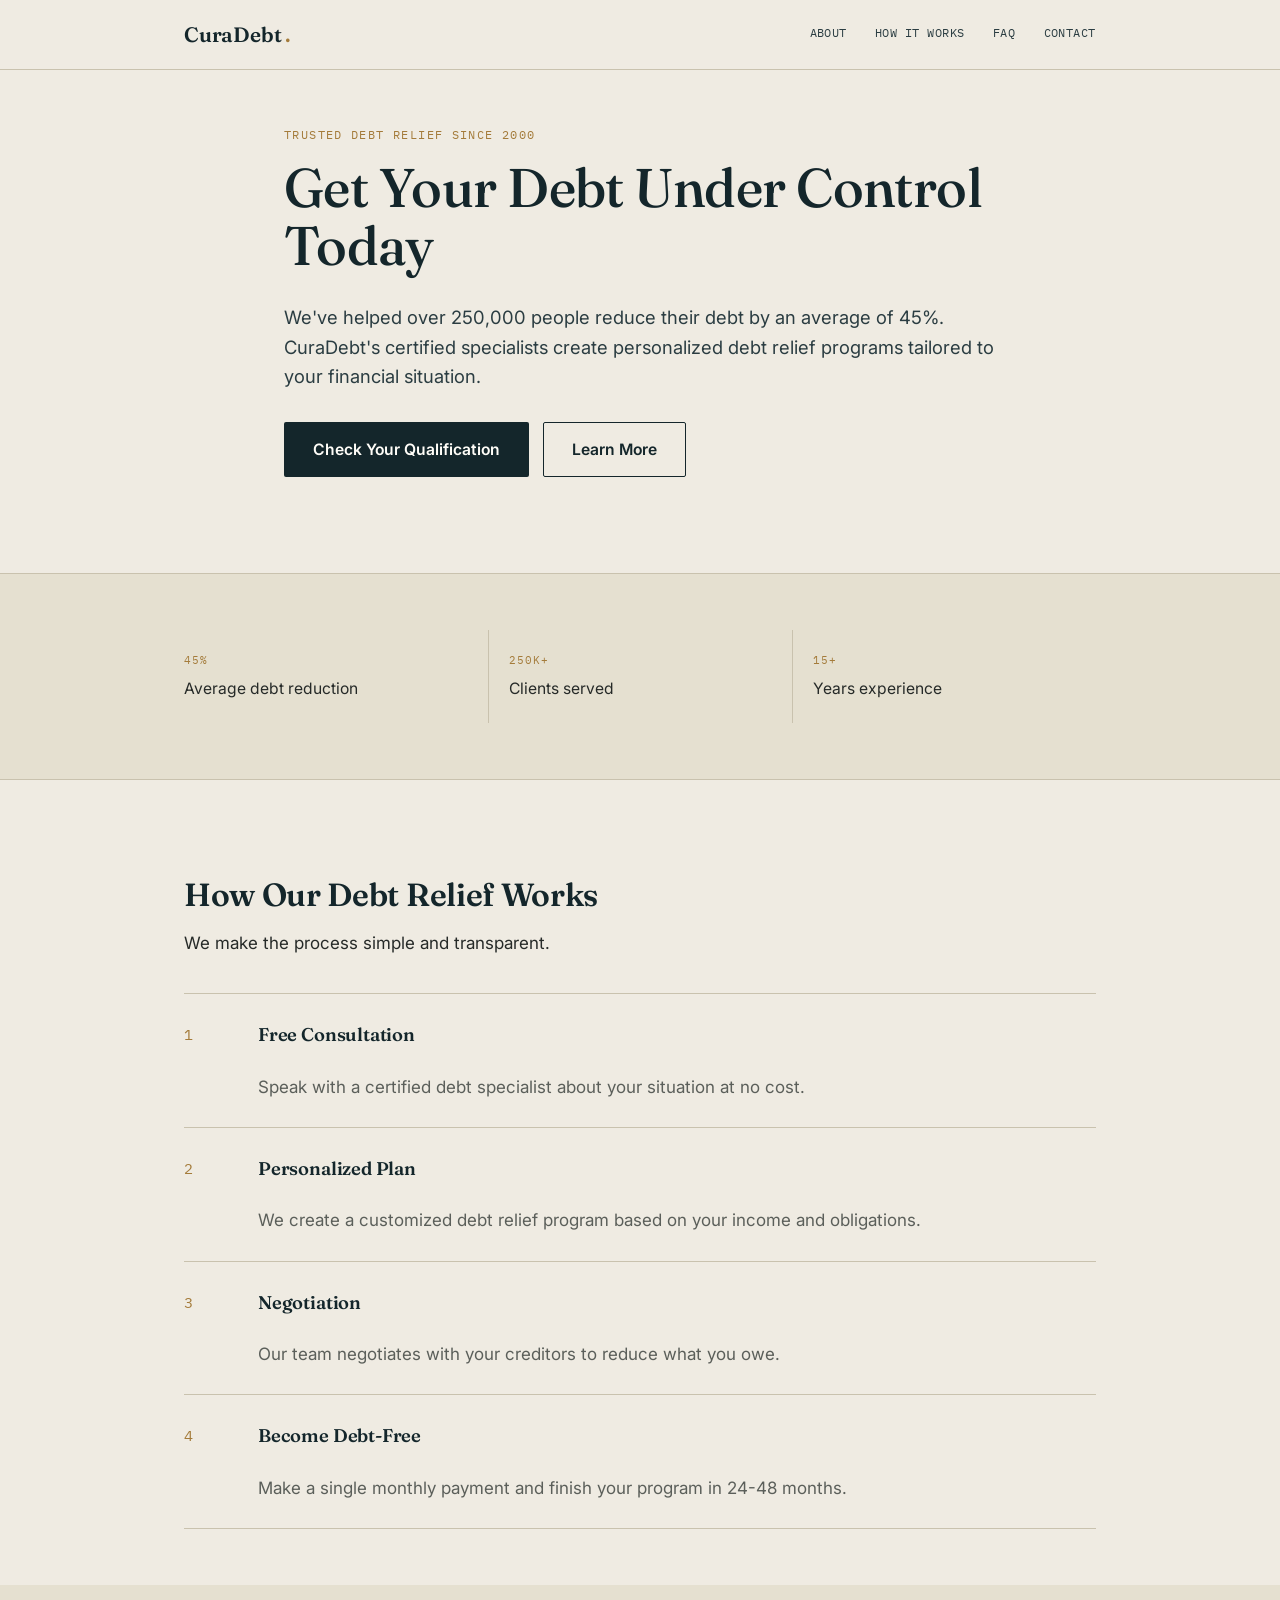
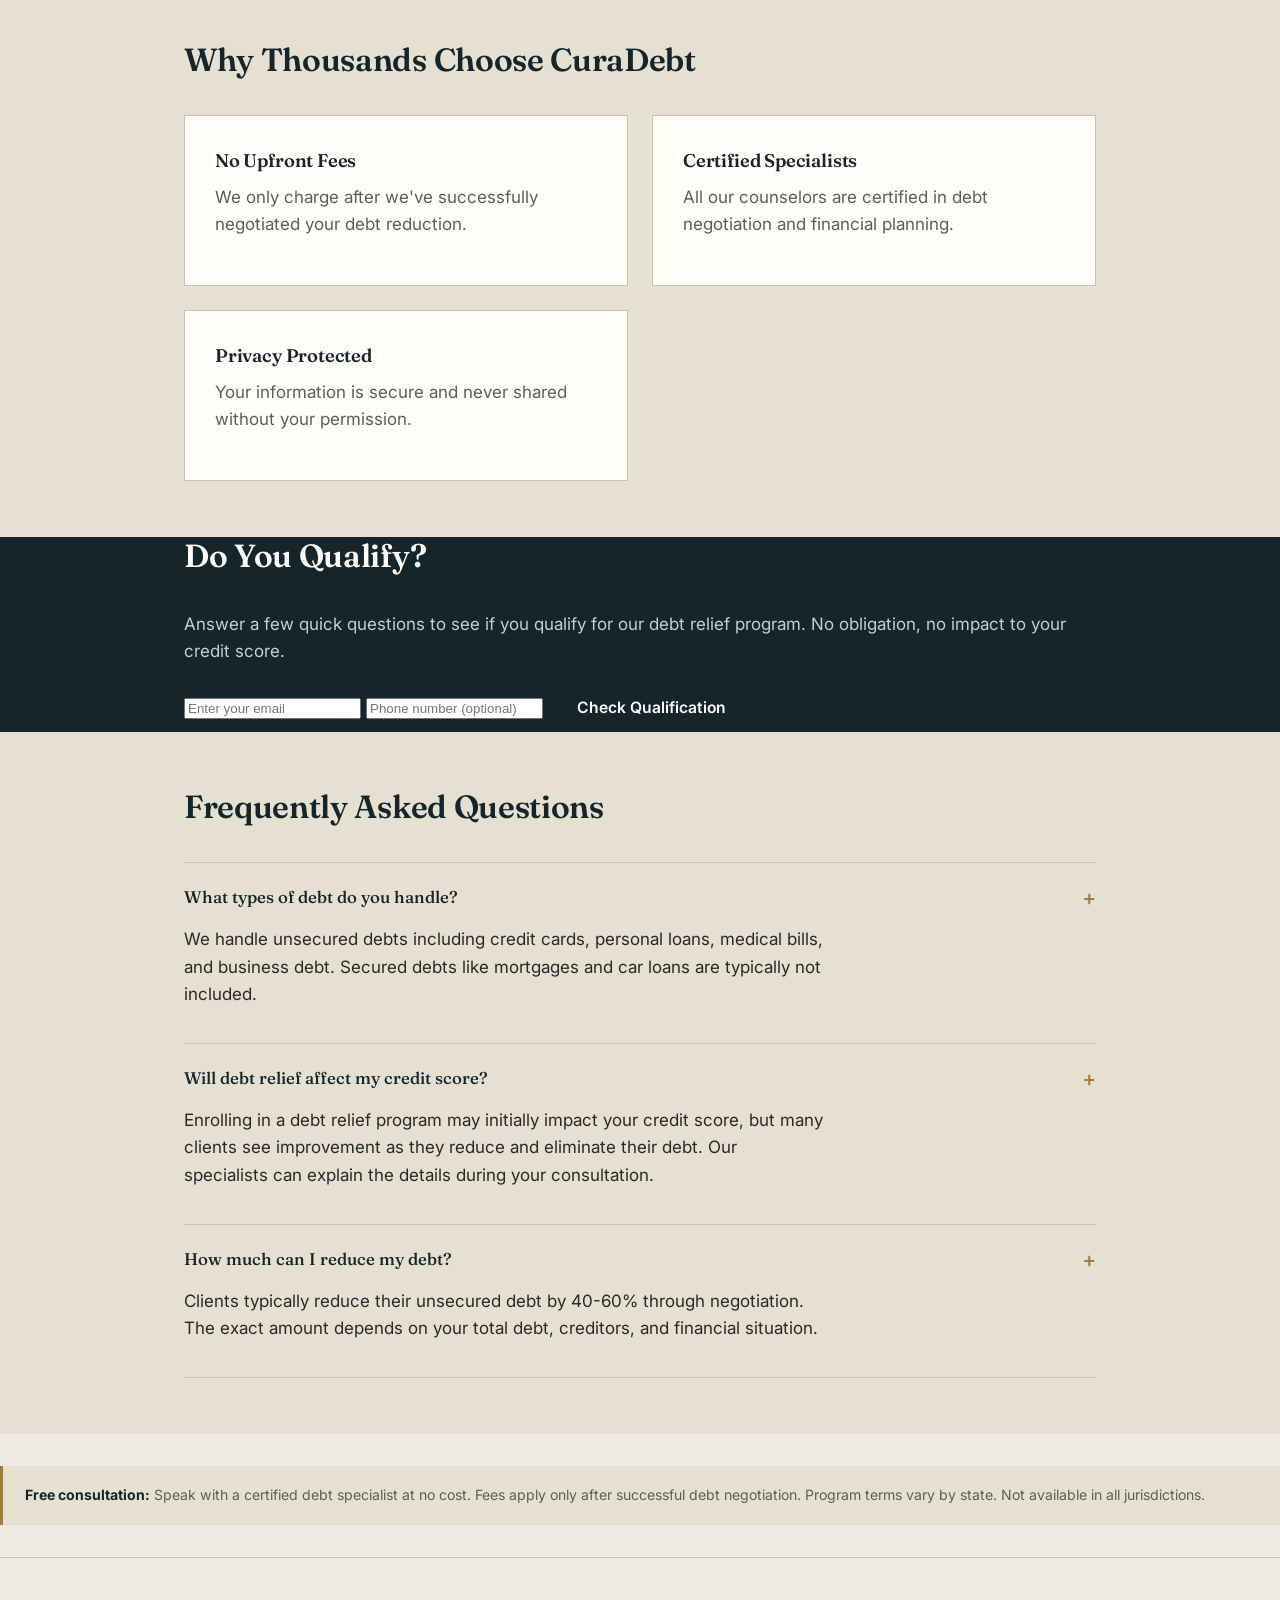
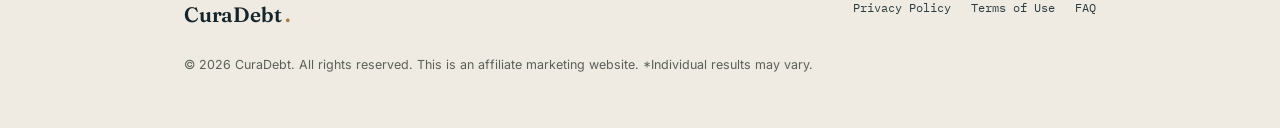
==== index.html @ e8447b12 "Initial CuraDebt affiliate site with three-page funnel" ====
<!DOCTYPE html>
<html lang="en">
<head>
  <meta charset="UTF-8">
  <meta name="viewport" content="width=device-width, initial-scale=1.0">
  <title>Debt Relief Program - CuraDebt Affiliate</title>
  <meta name="description" content="Get help with debt relief solutions. Learn how CuraDebt can help you reduce and eliminate your debt today.">
  <meta name="robots" content="index, follow">
  <link rel="stylesheet" href="css/styles.css">
</head>
<body>

  <!-- ============ HEADER ============ -->
  <header class="site-header">
    <div class="wrap">
      <a href="#" class="brand">CuraDebt <span>.</span></a>
      <nav class="site-nav">
        <a href="#about">About</a>
        <a href="#process">How It Works</a>
        <a href="#faq">FAQ</a>
        <a href="#contact">Contact</a>
      </nav>
    </div>
  </header>

  <!-- ============ HERO ============ -->
  <section class="hero section">
    <div class="wrap">
      <p class="eyebrow">Trusted Debt Relief Since 2000</p>
      
      <h1>Get Your Debt Under Control<br>Today</h1>
      
      <p class="lede">We've helped over 250,000 people reduce their debt by an average of 45%. CuraDebt's certified specialists create personalized debt relief programs tailored to your financial situation.</p>
      
      <div class="cta-row">
        <a href="#qualify" class="btn btn-primary">Check Your Qualification</a>
        <a href="#about" class="btn btn-ghost">Learn More</a>
      </div>
    </div>
  </section>

  <!-- ============ QUICK FACTS ============ -->
  <section class="facts-strip section section-alt">
    <div class="wrap">
      <div class="fact">
        <dt>45%</dt>
        <dd>Average debt reduction</dd>
      </div>
      <div class="fact">
        <dt>250K+</dt>
        <dd>Clients served</dd>
      </div>
      <div class="fact">
        <dt>15+</dt>
        <dd>Years experience</dd>
      </div>
    </div>
  </section>

  <!-- ============ HOW IT WORKS ============ -->
  <section class="section" id="process">
    <div class="wrap">
      <div class="section-head">
        <h2>How Our Debt Relief Works</h2>
        <p>We make the process simple and transparent.</p>
      </div>
      
      <ol class="process">
        <li>
          <div class="num">1</div>
          <h3>Free Consultation</h3>
          <p>Speak with a certified debt specialist about your situation at no cost.</p>
        </li>
        <li>
          <div class="num">2</div>
          <h3>Personalized Plan</h3>
          <p>We create a customized debt relief program based on your income and obligations.</p>
        </li>
        <li>
          <div class="num">3</div>
          <h3>Negotiation</h3>
          <p>Our team negotiates with your creditors to reduce what you owe.</p>
        </li>
        <li>
          <div class="num">4</div>
          <h3>Become Debt-Free</h3>
          <p>Make a single monthly payment and finish your program in 24-48 months.</p>
        </li>
      </ol>
    </div>
  </section>

  <!-- ============ WHY CHOOSE US ============ -->
  <section class="section section-alt">
    <div class="wrap">
      <div class="section-head">
        <h2>Why Thousands Choose CuraDebt</h2>
      </div>
      
      <div class="card-grid">
        <article class="card">
          <h3>No Upfront Fees</h3>
          <p>We only charge after we've successfully negotiated your debt reduction.</p>
        </article>
        <article class="card">
          <h3>Certified Specialists</h3>
          <p>All our counselors are certified in debt negotiation and financial planning.</p>
        </article>
        <article class="card">
          <h3>Privacy Protected</h3>
          <p>Your information is secure and never shared without your permission.</p>
        </article>
      </div>
    </div>
  </section>

  <!-- ============ SECTION DEEP ============ -->
  <section class="section-deep">
    <div class="wrap">
      <div class="section-head">
        <h2>Do You Qualify?</h2>
      </div>
      
      <p>Answer a few quick questions to see if you qualify for our debt relief program. No obligation, no impact to your credit score.</p>
      
      <form action="https://example.com/affiliate-offer" method="GET" target="_blank" id="qualify-form">
        <input type="email" name="email" placeholder="Enter your email" required>
        <input type="text" name="phone" placeholder="Phone number (optional)">
        <button type="submit" class="btn btn-primary">Check Qualification</button>
      </form>
      <script>
        const form = document.getElementById('qualify-form');
        form.addEventListener('submit', function() {
          setTimeout(() => {
            window.location.href = 'thank-you.html';
          }, 1000);
        });
      </script>
    </div>
  </section>

  <!-- ============ FAQ ============ -->
  <section class="section section-alt" id="faq">
    <div class="wrap">
      <div class="section-head">
        <h2>Frequently Asked Questions</h2>
      </div>
      
      <div class="faq-item">
        <summary>What types of debt do you handle?</summary>
        <div class="faq-a">
          <p>We handle unsecured debts including credit cards, personal loans, medical bills, and business debt. Secured debts like mortgages and car loans are typically not included.</p>
        </div>
      </div>
      
      <div class="faq-item">
        <summary>Will debt relief affect my credit score?</summary>
        <div class="faq-a">
          <p>Enrolling in a debt relief program may initially impact your credit score, but many clients see improvement as they reduce and eliminate their debt. Our specialists can explain the details during your consultation.</p>
        </div>
      </div>
      
      <div class="faq-item">
        <summary>How much can I reduce my debt?</summary>
        <div class="faq-a">
          <p>Clients typically reduce their unsecured debt by 40-60% through negotiation. The exact amount depends on your total debt, creditors, and financial situation.</p>
        </div>
      </div>
    </div>
  </section>

  <!-- ============ DISCLAIMER ============ -->
  <div class="disclaimer">
    <strong>Free consultation:</strong> Speak with a certified debt specialist at no cost. Fees apply only after successful debt negotiation. Program terms vary by state. Not available in all jurisdictions.
  </div>

  <!-- ============ FOOTER ============ -->
  <footer class="site-footer">
    <div class="wrap">
      <div class="foot-top">
        <div class="brand">CuraDebt <span>.</span></div>
        <nav>
          <a href="#">Privacy Policy</a>
          <a href="#">Terms of Use</a>
          <a href="#">FAQ</a>
        </nav>
      </div>
      <p class="fine-print">© 2026 CuraDebt. All rights reserved. This is an affiliate marketing website. *Individual results may vary.</p>
    </div>
  </footer>

</body>
</html>
---- css/styles.css ----
/* ============================================================
   Steady Ledger — shared design system
   Ledger/statement motif: hairline rules, a two-line "settled
   total" mark as the signature element, restrained brass accent.
   ============================================================ */

@import url('https://fonts.googleapis.com/css2?family=Fraunces:opsz,wght@9..144,400;9..144,500;9..144,600&family=Inter:wght@400;500;600;700&family=IBM+Plex+Mono:wght@400;500&display=swap');

:root {
  --ink: #14262B;
  --ink-soft: #2B3D42;
  --paper: #EFEBE2;
  --paper-alt: #E5E0D0;
  --paper-deep: #DDD6C2;
  --white: #FFFDF8;
  --brass: #A47B3A;
  --brass-soft: #C9A86B;
  --slate: #262A28;
  --slate-soft: #5B5F5A;
  --line: #C9C2AE;
  --sage: #4B6B53;

  --font-display: 'Fraunces', Georgia, 'Times New Roman', serif;
  --font-body: 'Inter', -apple-system, BlinkMacSystemFont, 'Segoe UI', sans-serif;
  --font-mono: 'IBM Plex Mono', ui-monospace, SFMono-Regular, Menlo, monospace;

  --max: 960px;
}

* { box-sizing: border-box; }

@media (prefers-reduced-motion: reduce) {
  * { animation-duration: 0.001ms !important; animation-iteration-count: 1 !important; transition-duration: 0.001ms !important; }
}

html { scroll-behavior: smooth; }

body {
  margin: 0;
  background: var(--paper);
  color: var(--slate);
  font-family: var(--font-body);
  font-size: 17px;
  line-height: 1.6;
  -webkit-font-smoothing: antialiased;
}

a { color: var(--ink); }
a:focus-visible, button:focus-visible, summary:focus-visible {
  outline: 2px solid var(--brass);
  outline-offset: 3px;
}

img { max-width: 100%; display: block; }

.wrap {
  max-width: var(--max);
  margin: 0 auto;
  padding: 0 24px;
}

h1, h2, h3 {
  font-family: var(--font-display);
  color: var(--ink);
  font-weight: 600;
  letter-spacing: -0.01em;
  margin: 0 0 0.5em;
}

h1 { font-size: clamp(2.1rem, 5vw, 3.4rem); line-height: 1.08; font-weight: 500; }
h2 { font-size: clamp(1.5rem, 3vw, 2rem); line-height: 1.2; }
h3 { font-size: 1.15rem; }

p { margin: 0 0 1em; color: var(--slate); }
.lede { font-size: 1.15rem; color: var(--ink-soft); }

.eyebrow {
  font-family: var(--font-mono);
  font-size: 0.72rem;
  letter-spacing: 0.12em;
  text-transform: uppercase;
  color: var(--brass);
  display: block;
  margin-bottom: 14px;
}

/* ---- signature element: the settled-total mark ---- */
.ledger-mark {
  display: block;
  width: 72px;
  height: 12px;
  position: relative;
  margin: 22px 0 0;
}
.ledger-mark::before,
.ledger-mark::after {
  content: '';
  position: absolute;
  left: 0;
  right: 0;
  height: 2px;
  background: var(--ink);
}
.ledger-mark::before { top: 0; }
.ledger-mark::after { top: 7px; height: 3px; background: var(--brass); }
.ledger-mark.center { margin-left: auto; margin-right: auto; }

hr.rule {
  border: none;
  border-top: 1px solid var(--line);
  margin: 0;
}

/* ---- header ---- */
.site-header {
  border-bottom: 1px solid var(--line);
  background: var(--paper);
  position: sticky;
  top: 0;
  z-index: 20;
}
.site-header .wrap {
  display: flex;
  align-items: center;
  justify-content: space-between;
  padding-top: 18px;
  padding-bottom: 18px;
}
.brand {
  font-family: var(--font-display);
  font-size: 1.3rem;
  font-weight: 600;
  color: var(--ink);
  text-decoration: none;
  letter-spacing: -0.01em;
}
.brand span { color: var(--brass); }
.site-nav { display: flex; gap: 28px; align-items: center; }
.site-nav a {
  font-family: var(--font-mono);
  font-size: 0.78rem;
  letter-spacing: 0.04em;
  text-transform: uppercase;
  text-decoration: none;
  color: var(--ink-soft);
  border-bottom: 1px solid transparent;
  padding-bottom: 2px;
}
.site-nav a:hover { border-bottom-color: var(--brass); }

/* ---- hero ---- */
.hero {
  padding: 64px 0 40px;
}
.hero .wrap { max-width: 760px; }

/* ---- quick facts strip ---- */
.facts-strip {
  border-top: 1px solid var(--line);
  border-bottom: 1px solid var(--line);
  margin: 40px 0;
}
.facts-strip .wrap {
  display: grid;
  grid-template-columns: repeat(3, 1fr);
  gap: 0;
}
.fact {
  padding: 22px 20px;
  border-left: 1px solid var(--line);
}
.fact:first-child { border-left: none; padding-left: 0; }
.fact dt {
  font-family: var(--font-mono);
  font-size: 0.7rem;
  letter-spacing: 0.08em;
  text-transform: uppercase;
  color: var(--brass);
  margin-bottom: 6px;
}
.fact dd { margin: 0; font-size: 0.98rem; color: var(--slate); }

/* ---- buttons ---- */
.btn {
  display: inline-block;
  font-family: var(--font-body);
  font-weight: 600;
  font-size: 0.98rem;
  text-decoration: none;
  padding: 14px 28px;
  border-radius: 2px;
  border: 1px solid transparent;
  transition: background 0.15s ease, color 0.15s ease, border-color 0.15s ease;
}
.btn-primary {
  background: var(--ink);
  color: var(--white);
}
.btn-primary:hover { background: var(--brass); }
.btn-ghost {
  background: transparent;
  color: var(--ink);
  border-color: var(--ink);
}
.btn-ghost:hover { border-color: var(--brass); color: var(--brass); }
.cta-row { display: flex; gap: 14px; align-items: center; flex-wrap: wrap; margin-top: 30px; }
.cta-note { font-size: 0.85rem; color: var(--slate-soft); }

/* ---- sections ---- */
.section { padding: 56px 0; }
.section-alt { background: var(--paper-alt); }
.section-deep { background: var(--ink); color: var(--paper); }
.section-deep h2, .section-deep h3 { color: var(--white); }
.section-deep p { color: #C9CFC9; }
.section-deep .ledger-mark::before { background: var(--paper); }

.section-head { max-width: 620px; margin-bottom: 36px; }

/* ---- process list (numbered — genuine sequence) ---- */
.process { list-style: none; margin: 0; padding: 0; }
.process li {
  display: grid;
  grid-template-columns: 56px 1fr;
  gap: 18px;
  padding: 26px 0;
  border-top: 1px solid var(--line);
}
.process li:last-child { border-bottom: 1px solid var(--line); }
.process .num {
  font-family: var(--font-mono);
  font-size: 0.95rem;
  color: var(--brass);
  padding-top: 2px;
}
.process h3 { margin-bottom: 6px; }
.process p {
  white-space: normal;
  margin: 0;
  color: var(--slate-soft);
  grid-column: 2;
}

/* ---- cards (used on home page) ---- */
.card-grid {
  display: grid;
  grid-template-columns: 1fr 1fr;
  gap: 24px;
}
.card {
  background: var(--white);
  border: 1px solid var(--line);
  padding: 30px;
  display: flex;
  flex-direction: column;
}
.card h3 { margin-bottom: 8px; }
.card p { color: var(--slate-soft); flex-grow: 1; }
.card .btn { margin-top: 18px; align-self: flex-start; }

/* ---- faq ---- */
.faq-item {
  border-top: 1px solid var(--line);
  padding: 18px 0;
}
.faq-item:last-child { border-bottom: 1px solid var(--line); }
.faq-item summary {
  cursor: pointer;
  font-family: var(--font-display);
  font-weight: 500;
  font-size: 1.05rem;
  color: var(--ink);
  list-style: none;
  display: flex;
  justify-content: space-between;
  align-items: center;
  gap: 16px;
}
.faq-item summary::-webkit-details-marker { display: none; }
.faq-item summary::after {
  content: '+';
  font-family: var(--font-mono);
  color: var(--brass);
  font-size: 1.3rem;
  flex-shrink: 0;
}
.faq-item[open] summary::after { content: '\2212'; }
.faq-item .faq-a { margin-top: 12px; color: var(--slate-soft); max-width: 640px; }

/* ---- disclaimer box ---- */
.disclaimer {
  border-left: 3px solid var(--brass);
  background: var(--paper-alt);
  padding: 18px 22px;
  font-size: 0.88rem;
  color: var(--slate-soft);
  margin: 32px 0;
}
.disclaimer strong { color: var(--ink); }

/* ---- footer ---- */
.site-footer {
  border-top: 1px solid var(--line);
  padding: 40px 0;
  background: var(--paper);
}
.site-footer .foot-top {
  display: flex;
  justify-content: space-between;
  flex-wrap: wrap;
  gap: 20px;
  margin-bottom: 24px;
}
.site-footer nav { display: flex; gap: 20px; flex-wrap: wrap; }
.site-footer a {
  font-family: var(--font-mono);
  font-size: 0.78rem;
  color: var(--ink-soft);
  text-decoration: none;
}
.site-footer a:hover { color: var(--brass); }
.fine-print {
  font-size: 0.78rem;
  color: var(--slate-soft);
  line-height: 1.6;
  max-width: 760px;
}

/* ---- thank-you page ---- */
.ty-hero {
  padding: 90px 0 40px;
  text-align: center;
}
.ty-hero .wrap { max-width: 560px; margin: 0 auto; }
.ty-hero .ledger-mark { margin-left: auto; margin-right: auto; }
#widget-slot {
  max-width: 640px;
  margin: 0 auto 60px;
  min-height: 40px;
}

/* ---- responsive ---- */
@media (max-width: 760px) {
  .facts-strip .wrap { grid-template-columns: 1fr; }
  .fact { border-left: none; border-top: 1px solid var(--line); padding-left: 0; }
  .fact:first-child { border-top: none; }
  .card-grid { grid-template-columns: 1fr; }
  .process li { grid-template-columns: 40px 1fr; }
  .site-nav { gap: 16px; }
}
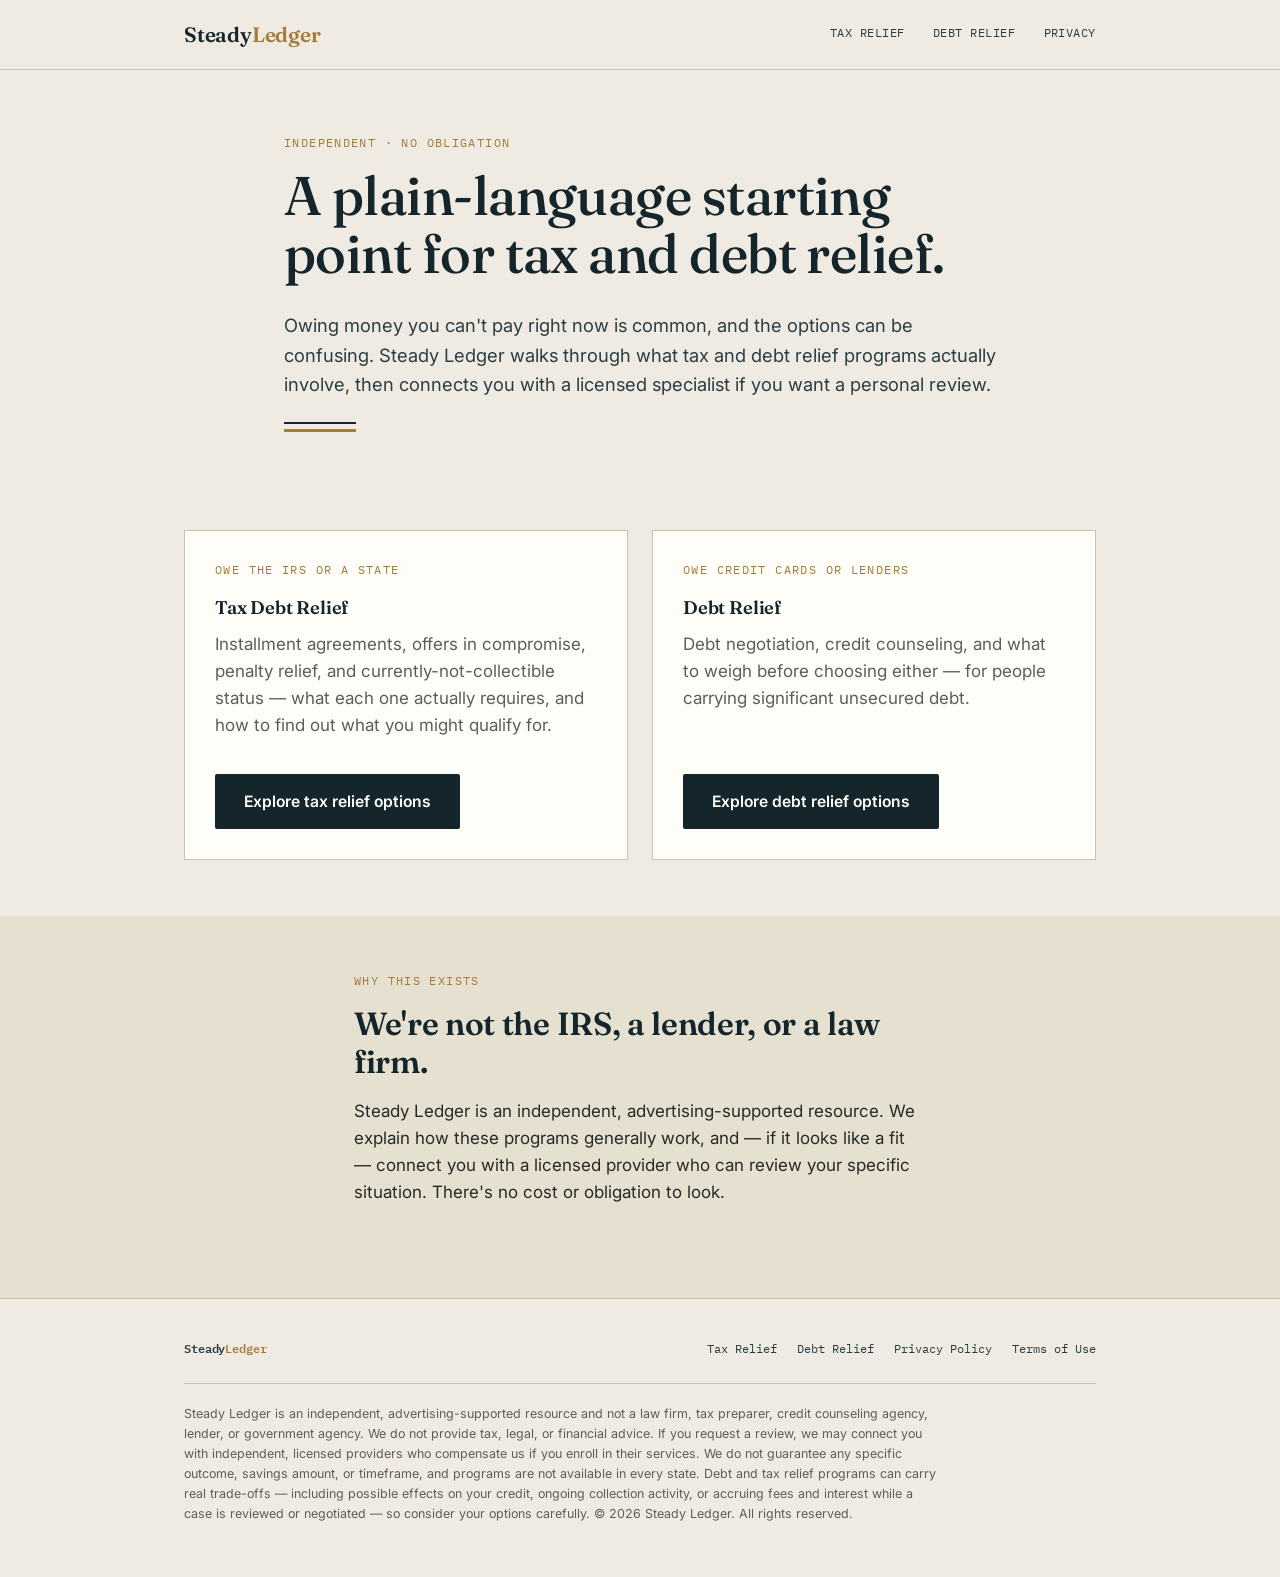
==== commit 88c02ea1: "Replace single-page funnel with 2-offer + thank-you-page structure - Split Tax Relief and Debt Relie" ====
--- a/index.html
+++ b/index.html
@@ -1,193 +1,77 @@
 <!DOCTYPE html>
 <html lang="en">
 <head>
-  <meta charset="UTF-8">
-  <meta name="viewport" content="width=device-width, initial-scale=1.0">
-  <title>Debt Relief Program - CuraDebt Affiliate</title>
-  <meta name="description" content="Get help with debt relief solutions. Learn how CuraDebt can help you reduce and eliminate your debt today.">
-  <meta name="robots" content="index, follow">
-  <link rel="stylesheet" href="css/styles.css">
+<meta charset="UTF-8">
+<meta name="viewport" content="width=device-width, initial-scale=1.0">
+<title>Steady Ledger — An Independent Guide to Tax &amp; Debt Relief Options</title>
+<meta name="description" content="Steady Ledger is an independent resource that helps you understand tax debt and consumer debt relief options, and connects you with a licensed specialist to review your situation.">
+<link rel="canonical" href="https://REPLACE-WITH-YOUR-DOMAIN.netlify.app/">
+<link rel="stylesheet" href="/css/style.css">
 </head>
 <body>
 
-  <!-- ============ HEADER ============ -->
-  <header class="site-header">
-    <div class="wrap">
-      <a href="#" class="brand">CuraDebt <span>.</span></a>
-      <nav class="site-nav">
-        <a href="#about">About</a>
-        <a href="#process">How It Works</a>
-        <a href="#faq">FAQ</a>
-        <a href="#contact">Contact</a>
+<header class="site-header">
+  <div class="wrap">
+    <a href="/" class="brand">Steady<span>Ledger</span></a>
+    <nav class="site-nav">
+      <a href="/tax-relief.html">Tax Relief</a>
+      <a href="/debt-relief.html">Debt Relief</a>
+      <a href="/privacy-policy.html">Privacy</a>
+    </nav>
+  </div>
+</header>
+
+<section class="hero">
+  <div class="wrap">
+    <span class="eyebrow">Independent &middot; No Obligation</span>
+    <h1>A plain-language starting point for tax and debt relief.</h1>
+    <p class="lede">Owing money you can't pay right now is common, and the options can be confusing. Steady Ledger walks through what tax and debt relief programs actually involve, then connects you with a licensed specialist if you want a personal review.</p>
+    <div class="ledger-mark"></div>
+  </div>
+</section>
+
+<section class="section">
+  <div class="wrap">
+    <div class="card-grid">
+      <div class="card">
+        <span class="eyebrow">Owe the IRS or a state</span>
+        <h3>Tax Debt Relief</h3>
+        <p>Installment agreements, offers in compromise, penalty relief, and currently-not-collectible status — what each one actually requires, and how to find out what you might qualify for.</p>
+        <a class="btn btn-primary" href="/tax-relief.html">Explore tax relief options</a>
+      </div>
+      <div class="card">
+        <span class="eyebrow">Owe credit cards or lenders</span>
+        <h3>Debt Relief</h3>
+        <p>Debt negotiation, credit counseling, and what to weigh before choosing either — for people carrying significant unsecured debt.</p>
+        <a class="btn btn-primary" href="/debt-relief.html">Explore debt relief options</a>
+      </div>
+    </div>
+  </div>
+</section>
+
+<section class="section section-alt">
+  <div class="wrap section-head">
+    <span class="eyebrow">Why this exists</span>
+    <h2>We're not the IRS, a lender, or a law firm.</h2>
+    <p>Steady Ledger is an independent, advertising-supported resource. We explain how these programs generally work, and — if it looks like a fit — connect you with a licensed provider who can review your specific situation. There's no cost or obligation to look.</p>
+  </div>
+</section>
+
+<footer class="site-footer">
+  <div class="wrap">
+    <div class="foot-top">
+      <a href="/" class="brand">Steady<span>Ledger</span></a>
+      <nav>
+        <a href="/tax-relief.html">Tax Relief</a>
+        <a href="/debt-relief.html">Debt Relief</a>
+        <a href="/privacy-policy.html">Privacy Policy</a>
+        <a href="/terms.html">Terms of Use</a>
       </nav>
     </div>
-  </header>
-
-  <!-- ============ HERO ============ -->
-  <section class="hero section">
-    <div class="wrap">
-      <p class="eyebrow">Trusted Debt Relief Since 2000</p>
-      
-      <h1>Get Your Debt Under Control<br>Today</h1>
-      
-      <p class="lede">We've helped over 250,000 people reduce their debt by an average of 45%. CuraDebt's certified specialists create personalized debt relief programs tailored to your financial situation.</p>
-      
-      <div class="cta-row">
-        <a href="#qualify" class="btn btn-primary">Check Your Qualification</a>
-        <a href="#about" class="btn btn-ghost">Learn More</a>
-      </div>
-    </div>
-  </section>
-
-  <!-- ============ QUICK FACTS ============ -->
-  <section class="facts-strip section section-alt">
-    <div class="wrap">
-      <div class="fact">
-        <dt>45%</dt>
-        <dd>Average debt reduction</dd>
-      </div>
-      <div class="fact">
-        <dt>250K+</dt>
-        <dd>Clients served</dd>
-      </div>
-      <div class="fact">
-        <dt>15+</dt>
-        <dd>Years experience</dd>
-      </div>
-    </div>
-  </section>
-
-  <!-- ============ HOW IT WORKS ============ -->
-  <section class="section" id="process">
-    <div class="wrap">
-      <div class="section-head">
-        <h2>How Our Debt Relief Works</h2>
-        <p>We make the process simple and transparent.</p>
-      </div>
-      
-      <ol class="process">
-        <li>
-          <div class="num">1</div>
-          <h3>Free Consultation</h3>
-          <p>Speak with a certified debt specialist about your situation at no cost.</p>
-        </li>
-        <li>
-          <div class="num">2</div>
-          <h3>Personalized Plan</h3>
-          <p>We create a customized debt relief program based on your income and obligations.</p>
-        </li>
-        <li>
-          <div class="num">3</div>
-          <h3>Negotiation</h3>
-          <p>Our team negotiates with your creditors to reduce what you owe.</p>
-        </li>
-        <li>
-          <div class="num">4</div>
-          <h3>Become Debt-Free</h3>
-          <p>Make a single monthly payment and finish your program in 24-48 months.</p>
-        </li>
-      </ol>
-    </div>
-  </section>
-
-  <!-- ============ WHY CHOOSE US ============ -->
-  <section class="section section-alt">
-    <div class="wrap">
-      <div class="section-head">
-        <h2>Why Thousands Choose CuraDebt</h2>
-      </div>
-      
-      <div class="card-grid">
-        <article class="card">
-          <h3>No Upfront Fees</h3>
-          <p>We only charge after we've successfully negotiated your debt reduction.</p>
-        </article>
-        <article class="card">
-          <h3>Certified Specialists</h3>
-          <p>All our counselors are certified in debt negotiation and financial planning.</p>
-        </article>
-        <article class="card">
-          <h3>Privacy Protected</h3>
-          <p>Your information is secure and never shared without your permission.</p>
-        </article>
-      </div>
-    </div>
-  </section>
-
-  <!-- ============ SECTION DEEP ============ -->
-  <section class="section-deep">
-    <div class="wrap">
-      <div class="section-head">
-        <h2>Do You Qualify?</h2>
-      </div>
-      
-      <p>Answer a few quick questions to see if you qualify for our debt relief program. No obligation, no impact to your credit score.</p>
-      
-      <form action="https://example.com/affiliate-offer" method="GET" target="_blank" id="qualify-form">
-        <input type="email" name="email" placeholder="Enter your email" required>
-        <input type="text" name="phone" placeholder="Phone number (optional)">
-        <button type="submit" class="btn btn-primary">Check Qualification</button>
-      </form>
-      <script>
-        const form = document.getElementById('qualify-form');
-        form.addEventListener('submit', function() {
-          setTimeout(() => {
-            window.location.href = 'thank-you.html';
-          }, 1000);
-        });
-      </script>
-    </div>
-  </section>
-
-  <!-- ============ FAQ ============ -->
-  <section class="section section-alt" id="faq">
-    <div class="wrap">
-      <div class="section-head">
-        <h2>Frequently Asked Questions</h2>
-      </div>
-      
-      <div class="faq-item">
-        <summary>What types of debt do you handle?</summary>
-        <div class="faq-a">
-          <p>We handle unsecured debts including credit cards, personal loans, medical bills, and business debt. Secured debts like mortgages and car loans are typically not included.</p>
-        </div>
-      </div>
-      
-      <div class="faq-item">
-        <summary>Will debt relief affect my credit score?</summary>
-        <div class="faq-a">
-          <p>Enrolling in a debt relief program may initially impact your credit score, but many clients see improvement as they reduce and eliminate their debt. Our specialists can explain the details during your consultation.</p>
-        </div>
-      </div>
-      
-      <div class="faq-item">
-        <summary>How much can I reduce my debt?</summary>
-        <div class="faq-a">
-          <p>Clients typically reduce their unsecured debt by 40-60% through negotiation. The exact amount depends on your total debt, creditors, and financial situation.</p>
-        </div>
-      </div>
-    </div>
-  </section>
-
-  <!-- ============ DISCLAIMER ============ -->
-  <div class="disclaimer">
-    <strong>Free consultation:</strong> Speak with a certified debt specialist at no cost. Fees apply only after successful debt negotiation. Program terms vary by state. Not available in all jurisdictions.
+    <hr class="rule" style="margin-bottom:20px;">
+    <p class="fine-print">Steady Ledger is an independent, advertising-supported resource and not a law firm, tax preparer, credit counseling agency, lender, or government agency. We do not provide tax, legal, or financial advice. If you request a review, we may connect you with independent, licensed providers who compensate us if you enroll in their services. We do not guarantee any specific outcome, savings amount, or timeframe, and programs are not available in every state. Debt and tax relief programs can carry real trade-offs — including possible effects on your credit, ongoing collection activity, or accruing fees and interest while a case is reviewed or negotiated — so consider your options carefully. &copy; 2026 Steady Ledger. All rights reserved.</p>
   </div>
-
-  <!-- ============ FOOTER ============ -->
-  <footer class="site-footer">
-    <div class="wrap">
-      <div class="foot-top">
-        <div class="brand">CuraDebt <span>.</span></div>
-        <nav>
-          <a href="#">Privacy Policy</a>
-          <a href="#">Terms of Use</a>
-          <a href="#">FAQ</a>
-        </nav>
-      </div>
-      <p class="fine-print">© 2026 CuraDebt. All rights reserved. This is an affiliate marketing website. *Individual results may vary.</p>
-    </div>
-  </footer>
+</footer>
 
 </body>
-</html>+</html>
--- a/css/style.css
+++ b/css/style.css
@@ -0,0 +1,344 @@
+/* ============================================================
+   Steady Ledger — shared design system
+   Ledger/statement motif: hairline rules, a two-line "settled
+   total" mark as the signature element, restrained brass accent.
+   ============================================================ */
+
+@import url('https://fonts.googleapis.com/css2?family=Fraunces:opsz,wght@9..144,400;9..144,500;9..144,600&family=Inter:wght@400;500;600;700&family=IBM+Plex+Mono:wght@400;500&display=swap');
+
+:root {
+  --ink: #14262B;
+  --ink-soft: #2B3D42;
+  --paper: #EFEBE2;
+  --paper-alt: #E5E0D0;
+  --paper-deep: #DDD6C2;
+  --white: #FFFDF8;
+  --brass: #A47B3A;
+  --brass-soft: #C9A86B;
+  --slate: #262A28;
+  --slate-soft: #5B5F5A;
+  --line: #C9C2AE;
+  --sage: #4B6B53;
+
+  --font-display: 'Fraunces', Georgia, 'Times New Roman', serif;
+  --font-body: 'Inter', -apple-system, BlinkMacSystemFont, 'Segoe UI', sans-serif;
+  --font-mono: 'IBM Plex Mono', ui-monospace, SFMono-Regular, Menlo, monospace;
+
+  --max: 960px;
+}
+
+* { box-sizing: border-box; }
+
+@media (prefers-reduced-motion: reduce) {
+  * { animation-duration: 0.001ms !important; animation-iteration-count: 1 !important; transition-duration: 0.001ms !important; }
+}
+
+html { scroll-behavior: smooth; }
+
+body {
+  margin: 0;
+  background: var(--paper);
+  color: var(--slate);
+  font-family: var(--font-body);
+  font-size: 17px;
+  line-height: 1.6;
+  -webkit-font-smoothing: antialiased;
+}
+
+a { color: var(--ink); }
+a:focus-visible, button:focus-visible, summary:focus-visible {
+  outline: 2px solid var(--brass);
+  outline-offset: 3px;
+}
+
+img { max-width: 100%; display: block; }
+
+.wrap {
+  max-width: var(--max);
+  margin: 0 auto;
+  padding: 0 24px;
+}
+
+h1, h2, h3 {
+  font-family: var(--font-display);
+  color: var(--ink);
+  font-weight: 600;
+  letter-spacing: -0.01em;
+  margin: 0 0 0.5em;
+}
+
+h1 { font-size: clamp(2.1rem, 5vw, 3.4rem); line-height: 1.08; font-weight: 500; }
+h2 { font-size: clamp(1.5rem, 3vw, 2rem); line-height: 1.2; }
+h3 { font-size: 1.15rem; }
+
+p { margin: 0 0 1em; color: var(--slate); }
+.lede { font-size: 1.15rem; color: var(--ink-soft); }
+
+.eyebrow {
+  font-family: var(--font-mono);
+  font-size: 0.72rem;
+  letter-spacing: 0.12em;
+  text-transform: uppercase;
+  color: var(--brass);
+  display: block;
+  margin-bottom: 14px;
+}
+
+/* ---- signature element: the settled-total mark ---- */
+.ledger-mark {
+  display: block;
+  width: 72px;
+  height: 12px;
+  position: relative;
+  margin: 22px 0 0;
+}
+.ledger-mark::before,
+.ledger-mark::after {
+  content: '';
+  position: absolute;
+  left: 0;
+  right: 0;
+  height: 2px;
+  background: var(--ink);
+}
+.ledger-mark::before { top: 0; }
+.ledger-mark::after { top: 7px; height: 3px; background: var(--brass); }
+.ledger-mark.center { margin-left: auto; margin-right: auto; }
+
+hr.rule {
+  border: none;
+  border-top: 1px solid var(--line);
+  margin: 0;
+}
+
+/* ---- header ---- */
+.site-header {
+  border-bottom: 1px solid var(--line);
+  background: var(--paper);
+  position: sticky;
+  top: 0;
+  z-index: 20;
+}
+.site-header .wrap {
+  display: flex;
+  align-items: center;
+  justify-content: space-between;
+  padding-top: 18px;
+  padding-bottom: 18px;
+}
+.brand {
+  font-family: var(--font-display);
+  font-size: 1.3rem;
+  font-weight: 600;
+  color: var(--ink);
+  text-decoration: none;
+  letter-spacing: -0.01em;
+}
+.brand span { color: var(--brass); }
+.site-nav { display: flex; gap: 28px; align-items: center; }
+.site-nav a {
+  font-family: var(--font-mono);
+  font-size: 0.78rem;
+  letter-spacing: 0.04em;
+  text-transform: uppercase;
+  text-decoration: none;
+  color: var(--ink-soft);
+  border-bottom: 1px solid transparent;
+  padding-bottom: 2px;
+}
+.site-nav a:hover { border-bottom-color: var(--brass); }
+
+/* ---- hero ---- */
+.hero {
+  padding: 64px 0 40px;
+}
+.hero .wrap { max-width: 760px; }
+
+/* ---- quick facts strip ---- */
+.facts-strip {
+  border-top: 1px solid var(--line);
+  border-bottom: 1px solid var(--line);
+  margin: 40px 0;
+}
+.facts-strip .wrap {
+  display: grid;
+  grid-template-columns: repeat(3, 1fr);
+  gap: 0;
+}
+.fact {
+  padding: 22px 20px;
+  border-left: 1px solid var(--line);
+}
+.fact:first-child { border-left: none; padding-left: 0; }
+.fact dt {
+  font-family: var(--font-mono);
+  font-size: 0.7rem;
+  letter-spacing: 0.08em;
+  text-transform: uppercase;
+  color: var(--brass);
+  margin-bottom: 6px;
+}
+.fact dd { margin: 0; font-size: 0.98rem; color: var(--slate); }
+
+/* ---- buttons ---- */
+.btn {
+  display: inline-block;
+  font-family: var(--font-body);
+  font-weight: 600;
+  font-size: 0.98rem;
+  text-decoration: none;
+  padding: 14px 28px;
+  border-radius: 2px;
+  border: 1px solid transparent;
+  transition: background 0.15s ease, color 0.15s ease, border-color 0.15s ease;
+}
+.btn-primary {
+  background: var(--ink);
+  color: var(--white);
+}
+.btn-primary:hover { background: var(--brass); }
+.btn-ghost {
+  background: transparent;
+  color: var(--ink);
+  border-color: var(--ink);
+}
+.btn-ghost:hover { border-color: var(--brass); color: var(--brass); }
+.cta-row { display: flex; gap: 14px; align-items: center; flex-wrap: wrap; margin-top: 30px; }
+.cta-note { font-size: 0.85rem; color: var(--slate-soft); }
+
+/* ---- sections ---- */
+.section { padding: 56px 0; }
+.section-alt { background: var(--paper-alt); }
+.section-deep { background: var(--ink); color: var(--paper); }
+.section-deep h2, .section-deep h3 { color: var(--white); }
+.section-deep p { color: #C9CFC9; }
+.section-deep .ledger-mark::before { background: var(--paper); }
+
+.section-head { max-width: 620px; margin-bottom: 36px; }
+
+/* ---- process list (numbered — genuine sequence) ---- */
+.process { list-style: none; margin: 0; padding: 0; }
+.process li {
+  display: grid;
+  grid-template-columns: 56px 1fr;
+  gap: 18px;
+  padding: 26px 0;
+  border-top: 1px solid var(--line);
+}
+.process li:last-child { border-bottom: 1px solid var(--line); }
+.process .num {
+  font-family: var(--font-mono);
+  font-size: 0.95rem;
+  color: var(--brass);
+  padding-top: 2px;
+}
+.process h3 { margin-bottom: 6px; }
+.process p { margin: 0; color: var(--slate-soft); }
+
+/* ---- cards (used on home page) ---- */
+.card-grid {
+  display: grid;
+  grid-template-columns: 1fr 1fr;
+  gap: 24px;
+}
+.card {
+  background: var(--white);
+  border: 1px solid var(--line);
+  padding: 30px;
+  display: flex;
+  flex-direction: column;
+}
+.card h3 { margin-bottom: 8px; }
+.card p { color: var(--slate-soft); flex-grow: 1; }
+.card .btn { margin-top: 18px; align-self: flex-start; }
+
+/* ---- faq ---- */
+.faq-item {
+  border-top: 1px solid var(--line);
+  padding: 18px 0;
+}
+.faq-item:last-child { border-bottom: 1px solid var(--line); }
+.faq-item summary {
+  cursor: pointer;
+  font-family: var(--font-display);
+  font-weight: 500;
+  font-size: 1.05rem;
+  color: var(--ink);
+  list-style: none;
+  display: flex;
+  justify-content: space-between;
+  align-items: center;
+  gap: 16px;
+}
+.faq-item summary::-webkit-details-marker { display: none; }
+.faq-item summary::after {
+  content: '+';
+  font-family: var(--font-mono);
+  color: var(--brass);
+  font-size: 1.3rem;
+  flex-shrink: 0;
+}
+.faq-item[open] summary::after { content: '\2212'; }
+.faq-item .faq-a { margin-top: 12px; color: var(--slate-soft); max-width: 640px; }
+
+/* ---- disclaimer box ---- */
+.disclaimer {
+  border-left: 3px solid var(--brass);
+  background: var(--paper-alt);
+  padding: 18px 22px;
+  font-size: 0.88rem;
+  color: var(--slate-soft);
+  margin: 32px 0;
+}
+.disclaimer strong { color: var(--ink); }
+
+/* ---- footer ---- */
+.site-footer {
+  border-top: 1px solid var(--line);
+  padding: 40px 0;
+  background: var(--paper);
+}
+.site-footer .foot-top {
+  display: flex;
+  justify-content: space-between;
+  flex-wrap: wrap;
+  gap: 20px;
+  margin-bottom: 24px;
+}
+.site-footer nav { display: flex; gap: 20px; flex-wrap: wrap; }
+.site-footer a {
+  font-family: var(--font-mono);
+  font-size: 0.78rem;
+  color: var(--ink-soft);
+  text-decoration: none;
+}
+.site-footer a:hover { color: var(--brass); }
+.fine-print {
+  font-size: 0.78rem;
+  color: var(--slate-soft);
+  line-height: 1.6;
+  max-width: 760px;
+}
+
+/* ---- thank-you page ---- */
+.ty-hero {
+  padding: 90px 0 40px;
+  text-align: center;
+}
+.ty-hero .wrap { max-width: 560px; margin: 0 auto; }
+.ty-hero .ledger-mark { margin-left: auto; margin-right: auto; }
+#widget-slot {
+  max-width: 640px;
+  margin: 0 auto 60px;
+  min-height: 40px;
+}
+
+/* ---- responsive ---- */
+@media (max-width: 760px) {
+  .facts-strip .wrap { grid-template-columns: 1fr; }
+  .fact { border-left: none; border-top: 1px solid var(--line); padding-left: 0; }
+  .fact:first-child { border-top: none; }
+  .card-grid { grid-template-columns: 1fr; }
+  .process li { grid-template-columns: 40px 1fr; }
+  .site-nav { gap: 16px; }
+}
